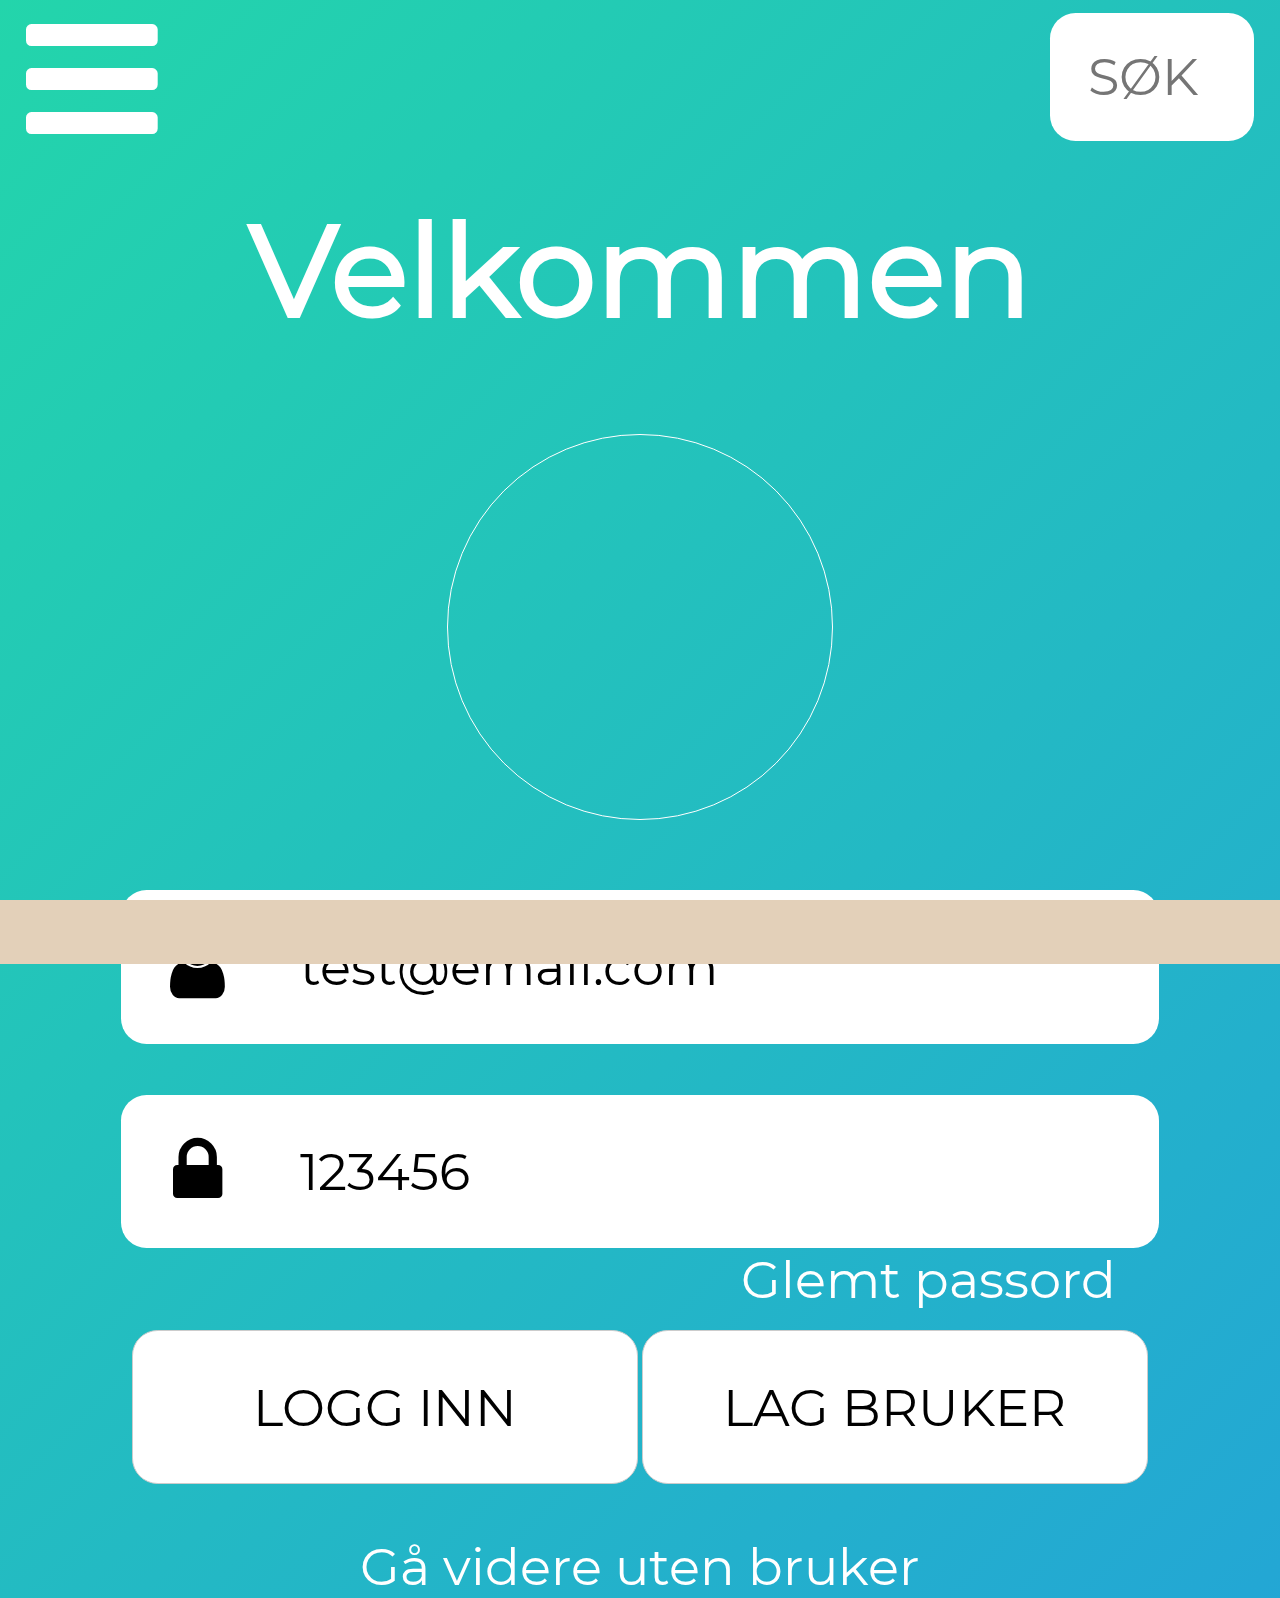
==== index.html @ f0014fcc "Added images" ====
<!DOCTYPE html>
<html>

<head>
    <meta charset="utf-8">
    <meta name="viewport" content="initial-scale=1, maximum-scale=1, user-scalable=no, width=device-width">
    <title>Tilbudsfinneren</title>

    <link rel="stylesheet" href="https://cdnjs.cloudflare.com/ajax/libs/font-awesome/4.7.0/css/font-awesome.min.css">
    <link href="style.css" rel="stylesheet" type="text/css">
</head>

<body>

    <div id="sidenav" class="sidenav">
        <a href="javascript:void(0)" class="closebtn fa fa-arrow-left navButton" onclick="closeNav()"></a>
        <a href="#" class="navButton"><i class="fa fa-user navIcon"></i></i> Brukerside</a>
        <a href="#" class="navButton"><i class="fa fa-comment navIcon"></i>Kontakt oss</a>
        <a href="#" class="navButton"><i class="fa fa-user navIcon"></i> Clients</a>
        <a href="#" class="navButton"><i class="fa fa-user navIcon"></i> Contact</a>
    </div>



    <div class="menu" id="loginMenu">
        <h1 style="font-size:10vw;">Velkommen</h1>

        <div class="bottomAlign">
            <div class="imageCrop">
                <img class="profilePic"
                    src="https://freepikpsd.com/wp-content/uploads/2019/10/default-profile-image-png-1-Transparent-Images.png" />
            </div>
            <br />
            <div class="input-container">
                <i class="fa fa-user icon"></i>
                <input class="loginInput" id="inputEmail" type="text" placeholder="EMAIL" value="test@email.com"/>
            </div>

            <div class="input-container">
                <i class="fa fa-lock icon"></i>
                <input class="loginInput" id="inputPassword" type="text" placeholder="PASSORD" value="123456"/>
            </div>

            <div>
                <ins class="subtext" style="margin-left:45vw">Glemt passord</ins>
            </div>
            <br />

            <button onclick="SignInEmail()" id="loginBtn">LOGG INN</button>
            <!-- <br /> -->
            <button onclick="switchMenu('signupMenu')" id="">LAG BRUKER</button>

            <p class="subtext" id="noLogin">Gå videre uten bruker</p>
        </div>
    </div>

    <div class="menu" id="signupMenu" style="display: none;">
        <h1 style="font-size:10vw;">Lag ny bruker</h1>

        <div class="input-container">
            <i class="fa fa-user icon"></i>
            <input placeholder="EMAIL" type="text" id="inputSignupEmail" class="loginInput" />
        </div>

        <div class="input-container">
            <i class="fa fa-lock icon"></i>
            <input placeholder="PASSORD" type="text" id="inputSignupPassword" class="loginInput" />
        </div>

        <div class="input-container">
            <i class="fa fa-lock icon"></i>
            <input placeholder="BEKREFT PASSORD" type="text" id="inputSignupPasswordConfirm" class="loginInput" />
        </div>
        
        <br />

        <button onclick="SignUpEmail()" id="loginBtn">GÅ VIDERE</button>

    </div>

    <div class="topBar">
        <i id="hamburger" class="fa fa-bars hamburger" onclick="openNav()"></i>

        <input placeholder="SØK" type="text" id="searchBar"></input>
        
    </div>



    <div class="menu" id="listMenu" style="display: none;">

        <div class="dropdown">
            <button class="dropbtn">Dropdown</button>
            <div class="dropdown-content">
            <a href="#"><img class="dropdownImage" src="images/bunnpris.jpg"></a>
            <a href="#"><img class="dropdownImage" src="images/coop.png"></a>
            <a href="#"><img class="dropdownImage" src="images/joker.jpg"></a>
            <a href="#"><img class="dropdownImage" src="images/kiwi.jpg"></a>
            <a href="#"><img class="dropdownImage" src="images/meny.jpg"></a>
            <a href="#"><img class="dropdownImage" src="images/rema.png"></a>
            <a href="#"><img class="dropdownImage" src="images/spar.png"></a>
            </div>
        </div>

        <section id="listAnchor"></section>

        <button onclick="GetDiscountsFromDB()">LAST MER</button>
    </div>

    <div onclick="hidePopup()" id="popup"></div>

</body>
<!-- Insert these scripts at the bottom of the HTML, but before you use any Firebase services -->

<!-- Firebase App (the core Firebase SDK) is always required and must be listed first -->
<script src="https://www.gstatic.com/firebasejs/8.4.0/firebase-app.js"></script>

<!-- If you enabled Analytics in your project, add the Firebase SDK for Analytics -->
<script src="https://www.gstatic.com/firebasejs/8.4.0/firebase-analytics.js"></script>

<!-- Add Firebase products that you want to use -->
<script src="https://www.gstatic.com/firebasejs/8.4.0/firebase-app.js"></script>
<script src="https://www.gstatic.com/firebasejs/8.4.0/firebase-auth.js"></script>
<script src="https://www.gstatic.com/firebasejs/8.4.0/firebase-firestore.js"></script>
<script src="main.js"></script>

</html>
---- style.css ----
@font-face {
  font-family:MontserratDownload;
  src:url("montserrat.woff");
}

body {
  /* background-color: #62959C; */
  font-family:Montserrat, MontserratDownload, Monospace;
  color: white; /* Dictates font color */
  background: linear-gradient(-45deg, #ee7752, #e73c7e, #23a6d5, #23d5ab);
  background-size: 400% 400%;
  animation: gradient 15s ease infinite;
}

html {
  height:100%;
}

@keyframes gradient {
    0% {
        background-position: 0% 50%;
    }
    50% {
        background-position: 100% 50%;
    }
    100% {
        background-position: 0% 50%;
    }
}

ins {
  text-decoration: none;
}

input[type=text] { /* Affects all text inputs */
  font-family:Montserrat, MontserratDownload, Monospace;
  border: 0px solid #ccc;
  display: inline-block;
  box-sizing: border-box;
}

input[type=text]:focus {
  outline: none;
}

.input-container {
  display: flex;
  width: 100%;
  margin-top: 4vw;
  justify-content: center;
  align-items: center;
}

.icon {
  font-size: 6vw;
  color: black;
  padding: 3vw;
  min-width: 6vw;
  min-height: 6vw;
  background: white;
  text-align: center;
  border-top-left-radius: 2vw;
  border-bottom-left-radius: 2vw;
}

.loginInput {
  font-size: 4vw;
  height: 12vw;
  width: 70%;
  border-top-left-radius: 0px;
  border-bottom-left-radius: 0px;
  border-top-right-radius: 2vw;
  border-bottom-right-radius: 2vw;
  padding: 2vw; 
  display: inline-block;
}

button {
  font-family:Montserrat, MontserratDownload, Monospace;
  font-size: 4vw;
  color:black;
  width: 40%;
  height: 12vw;
  display: inline-block;
  border: 1px solid #ccc;
  border-radius: 2vw;
  box-sizing: border-box;
  background-color: white;
}

.subtext {
  font-size: 4vw;
}


/* Circular image frame */
.imageCrop {
  width: 30vw;
  height: 30vw;
  position: relative;
  overflow: hidden;
  border-radius: 50%;
  margin: auto;
  border: 1px solid white;
}

.profilePic {
  display: block;
  height: 100%;
  width: auto;
  margin-left: auto;
  margin-right: auto;
}

#loginMenu, #signupMenu {
  height: 100%;
  text-align: center;
}

.bottomAlign {
  /* position: absolute; */
  bottom: 10vw;
}



/* Sidebar navigation style with animation */
.sidenav {
  height: 100%;
  width: 0;
  position: fixed;
  z-index: 1;
  top: 0;
  left: 0;
  background-color: #E3D0B9;
  overflow-x: hidden;
  transition: 0.3s;
  padding-top: 2vw;
}

.sidenav a {
  text-decoration: none;
  font-size: 25px;
  color: #818181;
  display: block;
  transition: 0.3s;
  padding-top: 3.5vw;
  padding-bottom: 3.5vw;
  padding-left: 4vw;
  border-bottom: 1px solid;
}

.sidenav {
  position: absolute;
  top: 0;
  font-size: 36px;
}

@media screen and (max-height: 450px) {
  .sidenav {padding-top: 15px;}
  .sidenav a {font-size: 18px;}
}

.navIcon {
  margin-right: 2vw;
}

.navButton {
  margin-left: -100vw;
}


/* List item styles */
.listItem {
  display: inline-block;
  width: 45%;
  height: 60vw;
  border: 1px solid gray;
  border-radius: 8px;
  background-color:white;
  color:black;
  padding:2vw;
}

.listName {
  font-size: 4vw;
}

.listDesc, .listNewPrice, .listBeforePrice {
  font-size: 4vw;
}


.listImage {
  width: 100%;
  height: 40vw;
  border-radius: 8px;
  margin-bottom:-6vw;
}

.listStoreLogo {
  width: 68%;
  height: 6vw;
}

.dropdownImage {
  width: 100%;
  height: 6vw;
}


#popup {
  height: 0;
  width: 100%;
  position: fixed;
  z-index: 1;
  bottom: -5vw;
  left: 0;
  text-align: center;
  font-size: 4vw;
  color:black;
  background-color: #E3D0B9;
  overflow-x: hidden;
  transition: 0.5s;
  transition-property: height;
  padding-top: 5vw;
  opacity: 1;
}

.smallText {
  font-size: 3vw;
  color: gray;
}

.menu {
  margin-top:15vw; /* Makes space for the top bar */
}

/* Hamburger menu*/
.hamburger {
  font-size: 12vw;
  padding-left: 2vw;
  padding-top: 0.2vw;
}

#searchBar {
  position: absolute;
  width: 16vw;
  font-size: 4vw;
  height: 10vw;
  display: inline-block;
  top: 1vw;
  right: 2vw;
  padding-left: 3vw;
  border-radius: 2vw;
  transition: width 0.4s ease-in-out;
}

#searchBar:focus {
  width: 80vw;
}

.topBar {
	position:absolute;
	left:0px;
	top:0px;
	width:100%;
	height:12vw;
  /* background-color: #62959C; */
}




.dropbtn {
  background-color: grey;
  color: white;
  padding: 2vw;
  font-size: 16px;
  border: none;
  width: 40vw;
}

.dropdown {
  position: relative;
  display: inline-block;
}

.dropdown-content {
  display: none;
  position: absolute;
  background-color: #f9f9f9;
  z-index: 1;
  width: 40vw;
  box-shadow: 0px 8px 16px 0px rgba(0,0,0,0.2);
}

.dropdown-content a {
  color: black;
  padding: 12px 16px;
  text-decoration: none;
  display: block;
}

.dropdown-content a:hover {background-color: #f1f1f1}

.dropdown:hover .dropdown-content {
  display: block;
}

.dropdown:hover .dropbtn {
  background-color: #3e8e41;
}
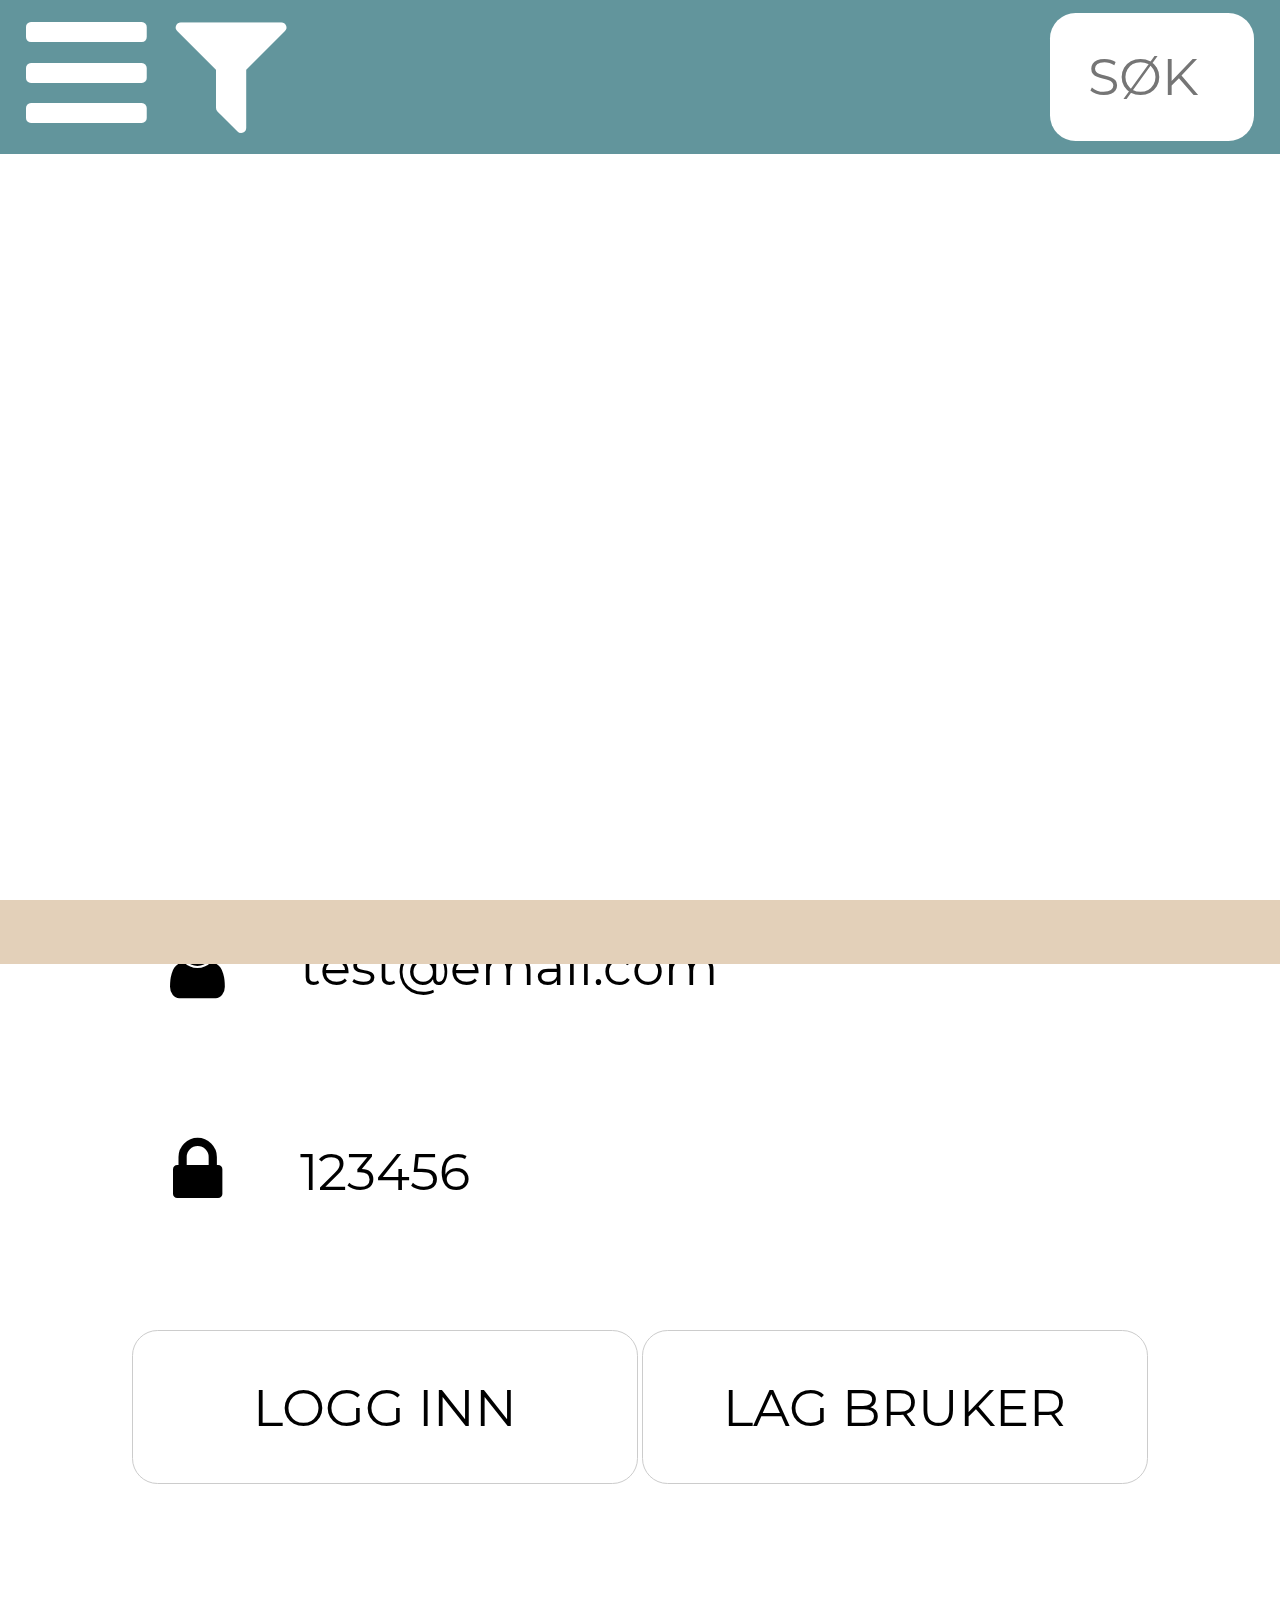
==== commit 66621007: "Added filter drop down" ====
--- a/index.html
+++ b/index.html
@@ -13,7 +13,6 @@
 <body>
 
     <div id="sidenav" class="sidenav">
-        <a href="javascript:void(0)" class="closebtn fa fa-arrow-left navButton" onclick="closeNav()"></a>
         <a href="#" class="navButton"><i class="fa fa-user navIcon"></i></i> Brukerside</a>
         <a href="#" class="navButton"><i class="fa fa-comment navIcon"></i>Kontakt oss</a>
         <a href="#" class="navButton"><i class="fa fa-user navIcon"></i> Clients</a>
@@ -78,8 +77,26 @@
 
     </div>
 
+    <div id="filterBar" class="filterBar">
+
+        <div class="dropdown">
+            <button id="dropBtn" class="dropbtn">Velg butikk</button>
+            <div class="dropdown-content">
+            <a onclick="chooseStore('bunnpris')" href="#"><img class="dropdownImage" src="images/bunnpris.jpg"></a>
+            <a onclick="chooseStore('coop')" href="#"><img class="dropdownImage" src="images/coop.png"></a>
+            <a onclick="chooseStore('joker')" href="#"><img class="dropdownImage" src="images/joker.jpg"></a>
+            <a onclick="chooseStore('kiwi')" href="#"><img class="dropdownImage" src="images/kiwi.jpg"></a>
+            <a onclick="chooseStore('meny')" href="#"><img class="dropdownImage" src="images/meny.jpg"></a>
+            <a onclick="chooseStore('rema')" href="#"><img class="dropdownImage" src="images/rema.png"></a>
+            <a onclick="chooseStore('spar')" href="#"><img class="dropdownImage" src="images/spar.png"></a>
+            </div>
+        </div>
+        
+    </div>
+
     <div class="topBar">
-        <i id="hamburger" class="fa fa-bars hamburger" onclick="openNav()"></i>
+        <i id="hamburger" class="fa fa-bars hamburger" onclick="openCloseNav()"></i>
+        <i id="filtersIcon" class="fa fa-filter hamburger" onclick="openFilter()"></i>
 
         <input placeholder="SØK" type="text" id="searchBar"></input>
         
@@ -88,20 +105,6 @@
 
 
     <div class="menu" id="listMenu" style="display: none;">
-
-        <div class="dropdown">
-            <button class="dropbtn">Dropdown</button>
-            <div class="dropdown-content">
-            <a href="#"><img class="dropdownImage" src="images/bunnpris.jpg"></a>
-            <a href="#"><img class="dropdownImage" src="images/coop.png"></a>
-            <a href="#"><img class="dropdownImage" src="images/joker.jpg"></a>
-            <a href="#"><img class="dropdownImage" src="images/kiwi.jpg"></a>
-            <a href="#"><img class="dropdownImage" src="images/meny.jpg"></a>
-            <a href="#"><img class="dropdownImage" src="images/rema.png"></a>
-            <a href="#"><img class="dropdownImage" src="images/spar.png"></a>
-            </div>
-        </div>
-
         <section id="listAnchor"></section>
 
         <button onclick="GetDiscountsFromDB()">LAST MER</button>
--- a/style.css
+++ b/style.css
@@ -7,9 +7,9 @@
   /* background-color: #62959C; */
   font-family:Montserrat, MontserratDownload, Monospace;
   color: white; /* Dictates font color */
-  background: linear-gradient(-45deg, #ee7752, #e73c7e, #23a6d5, #23d5ab);
+  /* background: linear-gradient(-45deg, #ee7752, #e73c7e, #23a6d5, #23d5ab);
   background-size: 400% 400%;
-  animation: gradient 15s ease infinite;
+  animation: gradient 15s ease infinite; */
 }
 
 html {
@@ -130,7 +130,7 @@
   width: 0;
   position: fixed;
   z-index: 1;
-  top: 0;
+  margin-top: 12vw;
   left: 0;
   background-color: #E3D0B9;
   overflow-x: hidden;
@@ -175,7 +175,7 @@
   display: inline-block;
   width: 45%;
   height: 60vw;
-  border: 1px solid gray;
+  /* border: 1px solid gray; */
   border-radius: 8px;
   background-color:white;
   color:black;
@@ -238,7 +238,7 @@
 
 /* Hamburger menu*/
 .hamburger {
-  font-size: 12vw;
+  font-size: 11vw;
   padding-left: 2vw;
   padding-top: 0.2vw;
 }
@@ -257,7 +257,7 @@
 }
 
 #searchBar:focus {
-  width: 80vw;
+  width: 70vw;
 }
 
 .topBar {
@@ -266,19 +266,31 @@
 	top:0px;
 	width:100%;
 	height:12vw;
-  /* background-color: #62959C; */
+  background-color: #62959C;
+}
+
+.filterBar {
+  /* display: none; */
+	position:absolute;
+	left:0px;
+	top:0vw;
+	width:100%;
+	height:12vw;
+  background-color: #62959C;
+  transition: 0.3s;
 }
 
 
 
 
 .dropbtn {
-  background-color: grey;
-  color: white;
+  background-color: white;
+  color: black;
   padding: 2vw;
   font-size: 16px;
   border: none;
   width: 40vw;
+  font-size: 5vw;
 }
 
 .dropdown {
@@ -309,5 +321,5 @@
 }
 
 .dropdown:hover .dropbtn {
-  background-color: #3e8e41;
+  background-color: gray;
 }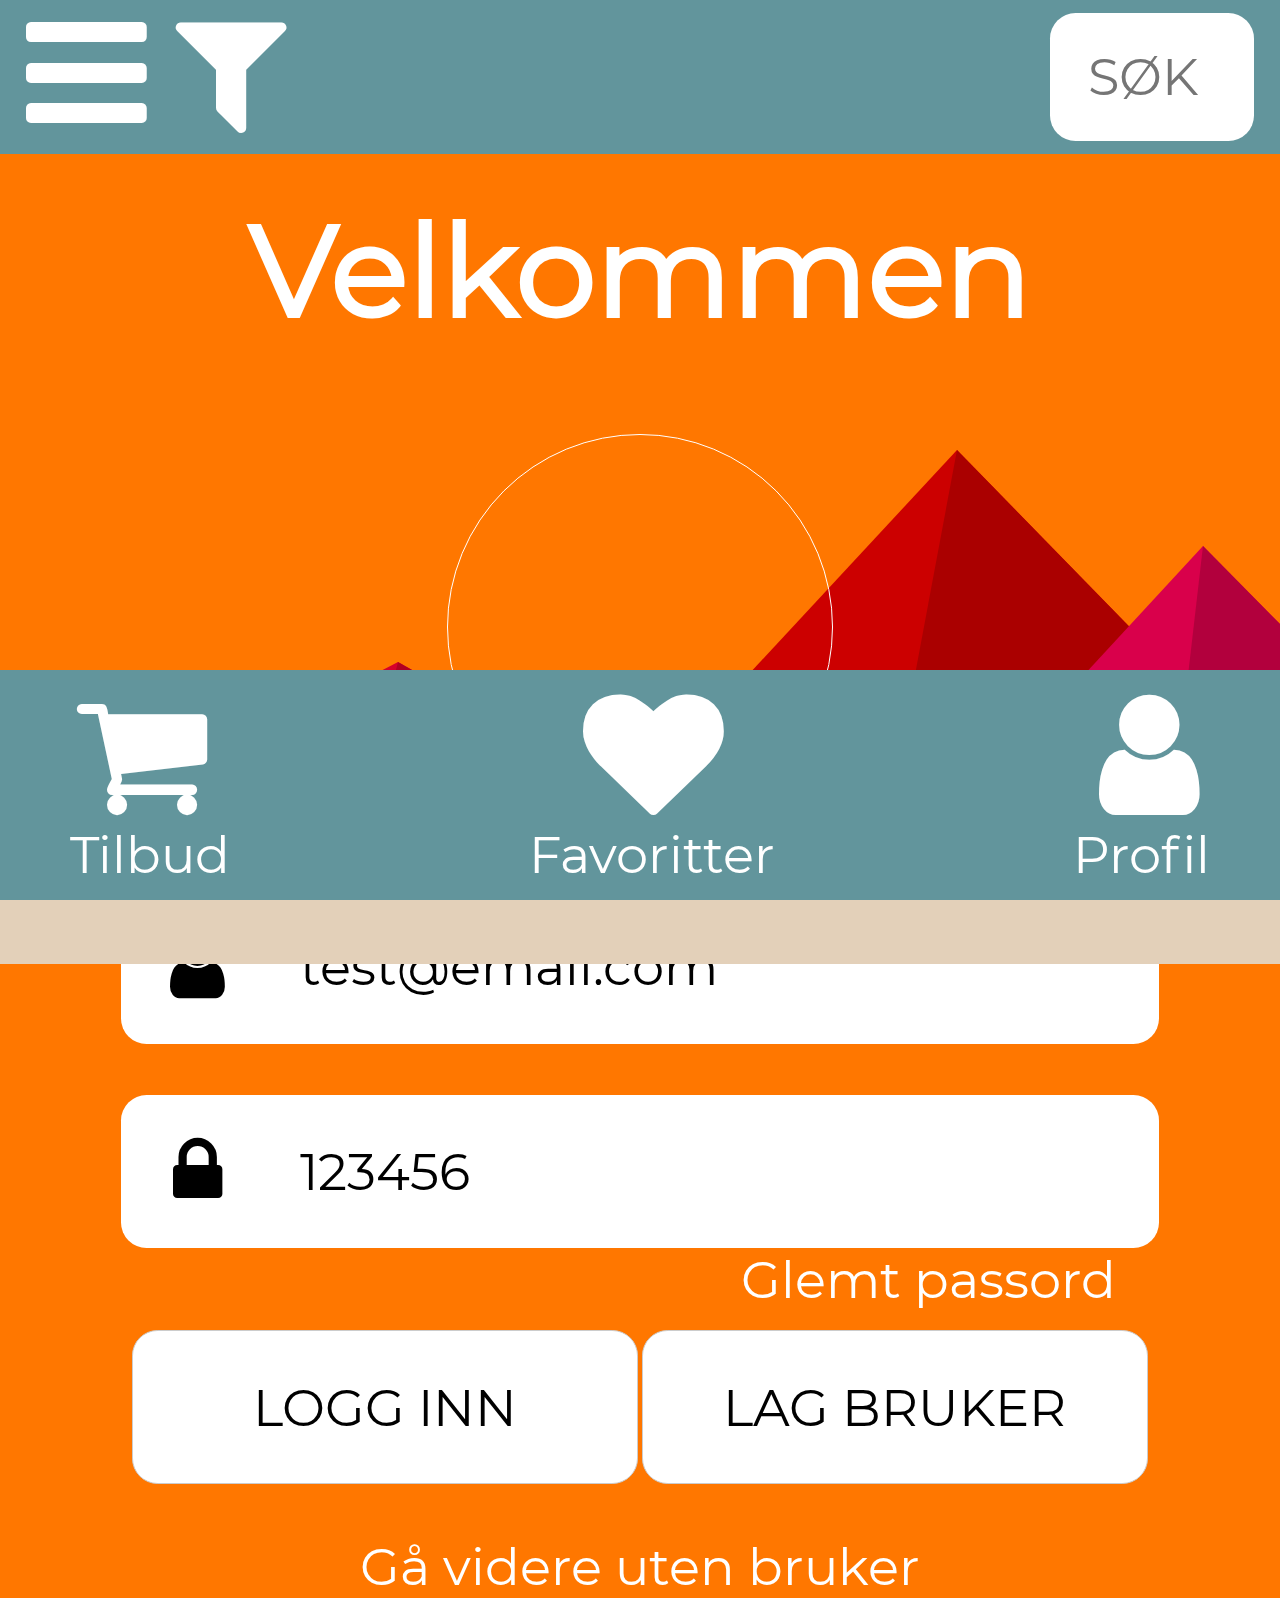
==== commit 03685778: "Added bottom navigation bar" ====
--- a/index.html
+++ b/index.html
@@ -94,6 +94,18 @@
         
     </div>
 
+    <div class="bottomBar">
+        <i id="discountsIcon" class="fa fa-shopping-cart hamburger" onclick=""></i>
+        <i id="favoritesIcon" class="fa fa-heart hamburger" onclick=""></i>
+        <i id="userpageIcon" class="fa fa-user hamburger" onclick=""></i>
+    </div>
+
+    <div class="labelBar">
+        <ins id="discountsLabel" class="label">Tilbud</ins>
+        <ins id="favoritesLabel" class="label">Favoritter</ins>
+        <ins id="userpageLabel" class="label">Profil</ins>
+    </div>
+
     <div class="topBar">
         <i id="hamburger" class="fa fa-bars hamburger" onclick="openCloseNav()"></i>
         <i id="filtersIcon" class="fa fa-filter hamburger" onclick="openFilter()"></i>
--- a/style.css
+++ b/style.css
@@ -7,9 +7,15 @@
   /* background-color: #62959C; */
   font-family:Montserrat, MontserratDownload, Monospace;
   color: white; /* Dictates font color */
-  /* background: linear-gradient(-45deg, #ee7752, #e73c7e, #23a6d5, #23d5ab);
-  background-size: 400% 400%;
-  animation: gradient 15s ease infinite; */
+  /* background: linear-gradient(-45deg, #ee7752, #e73c7e, #23a6d5, #23d5ab); */
+  /*background-size: 400% 400%;*/
+  animation: gradient 150s linear infinite; 
+
+  background-color: #ff7700;
+  background-image: url("data:image/svg+xml,%3Csvg xmlns='http://www.w3.org/2000/svg' viewBox='0 0 1600 900'%3E%3Cpolygon fill='%23cc0000' points='957 450 539 900 1396 900'/%3E%3Cpolygon fill='%23aa0000' points='957 450 872.9 900 1396 900'/%3E%3Cpolygon fill='%23d6002b' points='-60 900 398 662 816 900'/%3E%3Cpolygon fill='%23b10022' points='337 900 398 662 816 900'/%3E%3Cpolygon fill='%23d9004b' points='1203 546 1552 900 876 900'/%3E%3Cpolygon fill='%23b2003d' points='1203 546 1552 900 1162 900'/%3E%3Cpolygon fill='%23d3006c' points='641 695 886 900 367 900'/%3E%3Cpolygon fill='%23ac0057' points='587 900 641 695 886 900'/%3E%3Cpolygon fill='%23c4008c' points='1710 900 1401 632 1096 900'/%3E%3Cpolygon fill='%239e0071' points='1710 900 1401 632 1365 900'/%3E%3Cpolygon fill='%23aa00aa' points='1210 900 971 687 725 900'/%3E%3Cpolygon fill='%23880088' points='943 900 1210 900 971 687'/%3E%3C/svg%3E");
+  background-attachment: fixed;
+  background-size: cover;
+  /* background by SVGBackgrounds.com */
 }
 
 html {
@@ -269,6 +275,53 @@
   background-color: #62959C;
 }
 
+.bottomBar {
+	position:fixed;
+	left:0px;
+	bottom:5vw;
+	width:100%;
+	height:12vw;
+  padding-top:1vw;
+  background-color: #62959C;
+}
+
+.labelBar {
+	position:fixed;
+	left:0px;
+	bottom:0px;
+	width:100%;
+	height:6vw;
+  background-color: #62959C;
+}
+
+.label {
+  font-size: 4vw;
+}
+
+#discountsIcon {
+  margin-left: 4vw;
+}
+
+#discountsLabel {
+  margin-left: 5.5vw;
+}
+
+#favoritesIcon {
+  margin-left: 27vw;
+}
+
+#favoritesLabel {
+  margin-left: 23vw;
+}
+
+#userpageIcon {
+  margin-left: 27vw;
+}
+
+#userpageLabel {
+  margin-left: 23vw;
+}
+
 .filterBar {
   /* display: none; */
 	position:absolute;
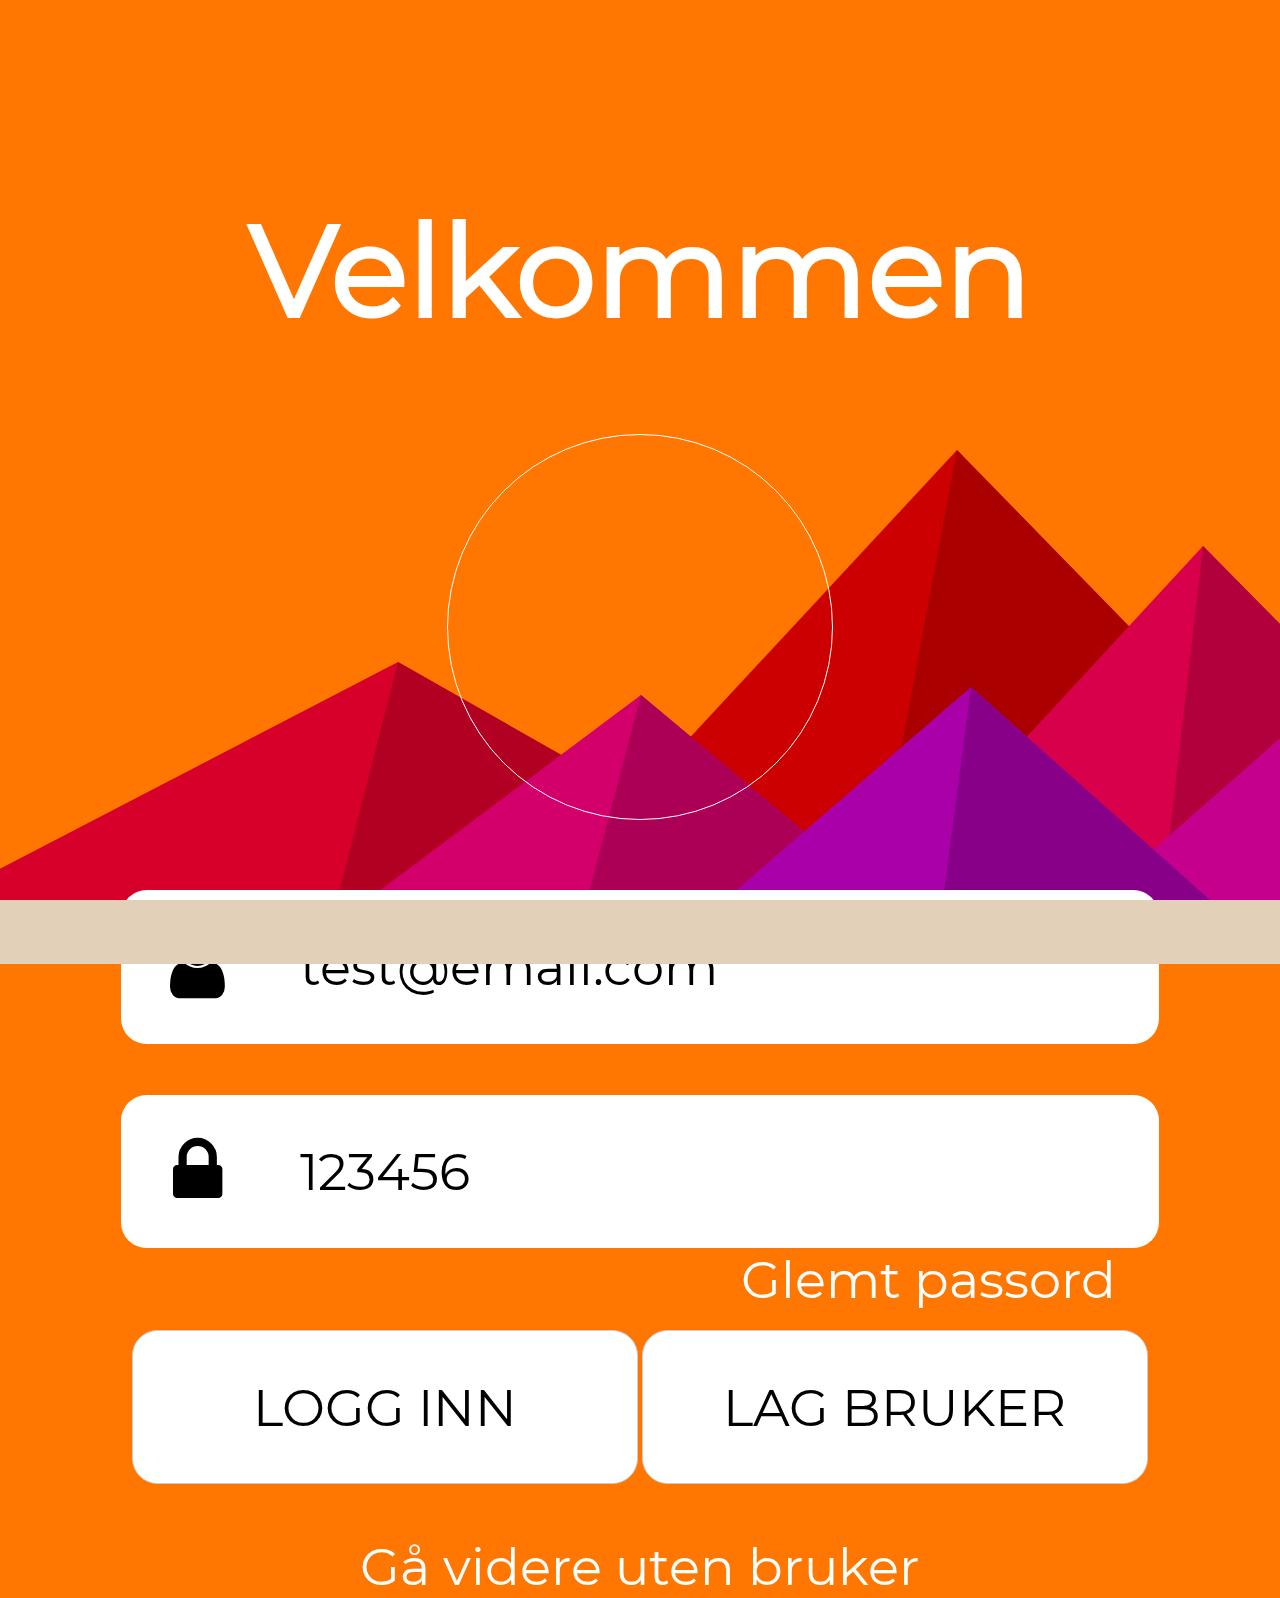
==== commit 392dd194: "Minor changes" ====
--- a/index.html
+++ b/index.html
@@ -10,7 +10,7 @@
     <link href="style.css" rel="stylesheet" type="text/css">
 </head>
 
-<body>
+<body class="loginBackground">
 
     <div id="sidenav" class="sidenav">
         <a href="#" class="navButton"><i class="fa fa-user navIcon"></i></i> Brukerside</a>
@@ -24,7 +24,7 @@
     <div class="menu" id="loginMenu">
         <h1 style="font-size:10vw;">Velkommen</h1>
 
-        <div class="bottomAlign">
+        <!-- <div class="bottomAlign"> -->
             <div class="imageCrop">
                 <img class="profilePic"
                     src="https://freepikpsd.com/wp-content/uploads/2019/10/default-profile-image-png-1-Transparent-Images.png" />
@@ -50,7 +50,7 @@
             <button onclick="switchMenu('signupMenu')" id="">LAG BRUKER</button>
 
             <p class="subtext" id="noLogin">Gå videre uten bruker</p>
-        </div>
+        <!-- </div> -->
     </div>
 
     <div class="menu" id="signupMenu" style="display: none;">
@@ -94,19 +94,19 @@
         
     </div>
 
-    <div class="bottomBar">
+    <div class="bottomBar" id="bottomBar">
         <i id="discountsIcon" class="fa fa-shopping-cart hamburger" onclick=""></i>
         <i id="favoritesIcon" class="fa fa-heart hamburger" onclick=""></i>
         <i id="userpageIcon" class="fa fa-user hamburger" onclick=""></i>
     </div>
 
-    <div class="labelBar">
+    <div class="labelBar" id="labelBar">
         <ins id="discountsLabel" class="label">Tilbud</ins>
         <ins id="favoritesLabel" class="label">Favoritter</ins>
         <ins id="userpageLabel" class="label">Profil</ins>
     </div>
 
-    <div class="topBar">
+    <div class="topBar" id="topBar">
         <i id="hamburger" class="fa fa-bars hamburger" onclick="openCloseNav()"></i>
         <i id="filtersIcon" class="fa fa-filter hamburger" onclick="openFilter()"></i>
 
--- a/style.css
+++ b/style.css
@@ -4,18 +4,23 @@
 }
 
 body {
-  /* background-color: #62959C; */
   font-family:Montserrat, MontserratDownload, Monospace;
   color: white; /* Dictates font color */
+}
+
+.loginBackground {
   /* background: linear-gradient(-45deg, #ee7752, #e73c7e, #23a6d5, #23d5ab); */
   /*background-size: 400% 400%;*/
   animation: gradient 150s linear infinite; 
-
   background-color: #ff7700;
   background-image: url("data:image/svg+xml,%3Csvg xmlns='http://www.w3.org/2000/svg' viewBox='0 0 1600 900'%3E%3Cpolygon fill='%23cc0000' points='957 450 539 900 1396 900'/%3E%3Cpolygon fill='%23aa0000' points='957 450 872.9 900 1396 900'/%3E%3Cpolygon fill='%23d6002b' points='-60 900 398 662 816 900'/%3E%3Cpolygon fill='%23b10022' points='337 900 398 662 816 900'/%3E%3Cpolygon fill='%23d9004b' points='1203 546 1552 900 876 900'/%3E%3Cpolygon fill='%23b2003d' points='1203 546 1552 900 1162 900'/%3E%3Cpolygon fill='%23d3006c' points='641 695 886 900 367 900'/%3E%3Cpolygon fill='%23ac0057' points='587 900 641 695 886 900'/%3E%3Cpolygon fill='%23c4008c' points='1710 900 1401 632 1096 900'/%3E%3Cpolygon fill='%239e0071' points='1710 900 1401 632 1365 900'/%3E%3Cpolygon fill='%23aa00aa' points='1210 900 971 687 725 900'/%3E%3Cpolygon fill='%23880088' points='943 900 1210 900 971 687'/%3E%3C/svg%3E");
   background-attachment: fixed;
   background-size: cover;
   /* background by SVGBackgrounds.com */
+}
+
+.noBackground {
+  background-color: white;
 }
 
 html {
@@ -57,6 +62,12 @@
   align-items: center;
 }
 
+hr {
+  border: 0;
+   height: 0.5vw;
+   background-image: linear-gradient(to right, rgba(0, 0, 0, 0), rgba(153, 153, 153), rgba(0, 0, 0, 0));
+}
+
 .icon {
   font-size: 6vw;
   color: black;
@@ -98,7 +109,6 @@
   font-size: 4vw;
 }
 
-
 /* Circular image frame */
 .imageCrop {
   width: 30vw;
@@ -119,8 +129,8 @@
 }
 
 #loginMenu, #signupMenu {
+  text-align: center;
   height: 100%;
-  text-align: center;
 }
 
 .bottomAlign {
@@ -179,10 +189,10 @@
 /* List item styles */
 .listItem {
   display: inline-block;
-  width: 45%;
+  width: 45.8%;
   height: 60vw;
   /* border: 1px solid gray; */
-  border-radius: 8px;
+  /* border-radius: 8px; */
   background-color:white;
   color:black;
   padding:2vw;
@@ -192,15 +202,18 @@
   font-size: 4vw;
 }
 
-.listDesc, .listNewPrice, .listBeforePrice {
-  font-size: 4vw;
+.listDesc, .listBeforePrice {
+  font-size: 4vw;
+}
+
+.listNewPrice {
+  font-size: 6vw;
 }
 
 
 .listImage {
   width: 100%;
   height: 40vw;
-  border-radius: 8px;
   margin-bottom:-6vw;
 }
 
@@ -267,30 +280,33 @@
 }
 
 .topBar {
-	position:absolute;
-	left:0px;
-	top:0px;
-	width:100%;
-	height:12vw;
+  display: none;
+	position: absolute;
+	left: 0px;
+	top: 0px;
+	width: 100%;
+	height: 12vw;
   background-color: #62959C;
 }
 
 .bottomBar {
-	position:fixed;
-	left:0px;
-	bottom:5vw;
-	width:100%;
-	height:12vw;
-  padding-top:1vw;
+  display: none;
+	position: fixed;
+	left: 0px;
+	bottom: 5vw;
+	width: 100%;
+	height: 12vw;
+  padding-top: 1vw;
   background-color: #62959C;
 }
 
 .labelBar {
-	position:fixed;
-	left:0px;
-	bottom:0px;
-	width:100%;
-	height:6vw;
+  display: none;
+	position: fixed;
+	left: 0px;
+	bottom: 0px;
+	width: 100%;
+	height: 6vw;
   background-color: #62959C;
 }
 
@@ -322,8 +338,11 @@
   margin-left: 23vw;
 }
 
+
+
+
 .filterBar {
-  /* display: none; */
+  display: none;
 	position:absolute;
 	left:0px;
 	top:0vw;
